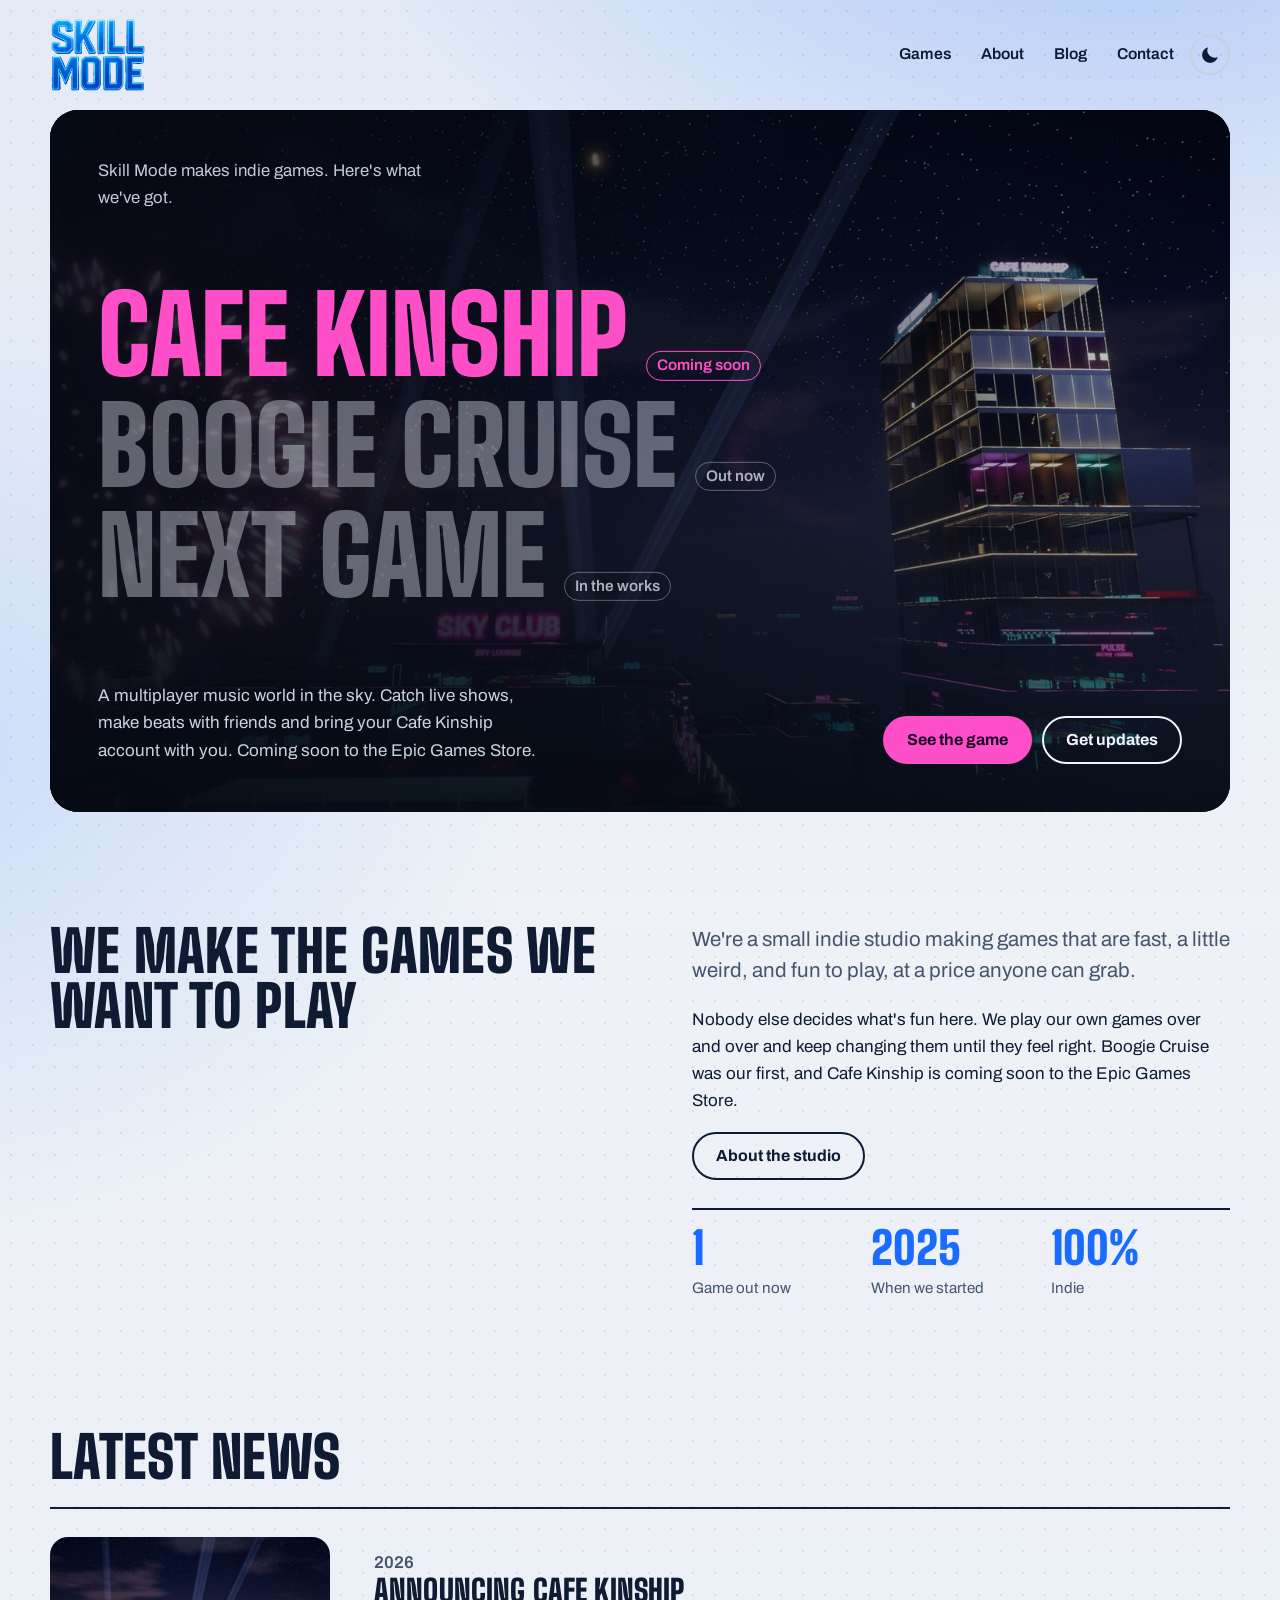
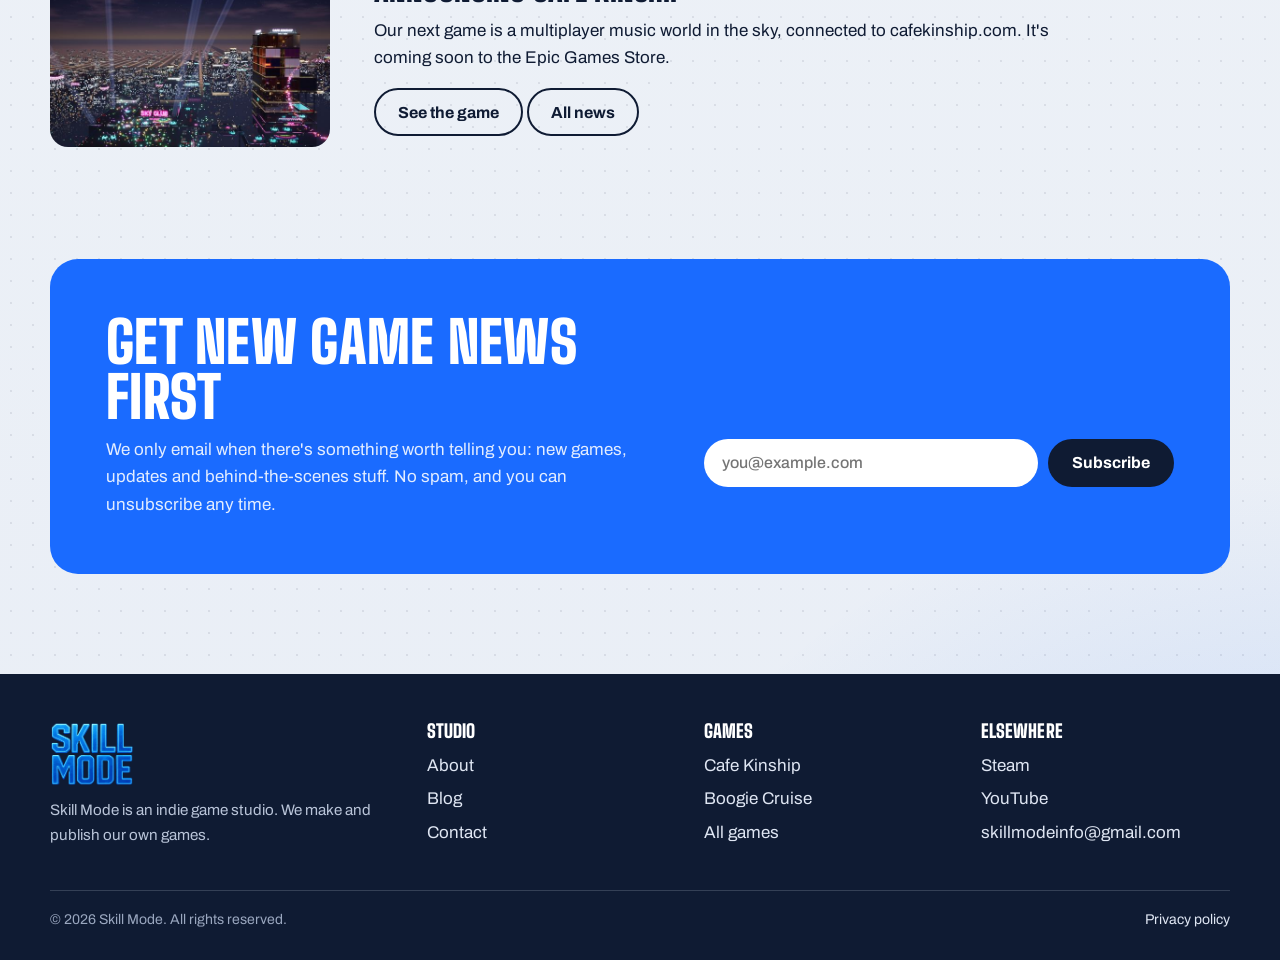
==== public/index.html @ 8436112d "skill-mode.com on Vercel The studio site moved off cPanel: the host's server-wide cPGuard captcha ke" ====
<!doctype html>
<html lang="en">
<head>
<meta charset="utf-8">
<meta name="viewport" content="width=device-width, initial-scale=1">
<title>Skill Mode | Independent Game Studio</title>
<meta name="description" content="Skill Mode is an independent game studio. We develop and publish our own games: Boogie Cruise, out now on Steam, and Cafe Kinship, coming soon to the Epic Games Store.">
<meta name="author" content="Skill Mode">
<meta name="theme-color" content="#1a6bff">
<meta name="color-scheme" content="light dark">
<meta name="darkreader-lock">
<script>try{var t=localStorage.getItem('sm-theme');if(t==='light'||t==='dark')document.documentElement.setAttribute('data-theme',t)}catch(e){}</script>
<link rel="canonical" href="https://skill-mode.com/">
<meta property="og:type" content="website">
<meta property="og:site_name" content="Skill Mode">
<meta property="og:title" content="Skill Mode | Independent Game Studio">
<meta property="og:description" content="Skill Mode is an independent game studio. We develop and publish our own games: Boogie Cruise, out now on Steam, and Cafe Kinship, coming soon to the Epic Games Store.">
<meta property="og:url" content="https://skill-mode.com/">
<meta property="og:image" content="https://skill-mode.com/images/web/boogie-bg.jpg">
<meta name="twitter:card" content="summary_large_image">
<link rel="icon" type="image/png" sizes="32x32" href="images/favicon/favicon-32x32.png">
<link rel="icon" type="image/png" sizes="16x16" href="images/favicon/favicon-16x16.png">
<link rel="apple-touch-icon" sizes="180x180" href="images/favicon/apple-icon-180x180.png">
<link rel="preconnect" href="https://fonts.googleapis.com">
<link rel="preconnect" href="https://fonts.gstatic.com" crossorigin>
<link rel="stylesheet" href="https://fonts.googleapis.com/css2?family=Archivo:wght@400;500;600;700&family=Big+Shoulders+Display:wght@700;900&display=swap">
<link rel="stylesheet" href="css/site.css?v=5">
</head>
<body>
<a class="skip" href="#main">Skip to content</a>
<header class="site-header">
  <div class="wrap">
    <a class="brand" href="index.html"><img src="images/web/skillmode-logo.png" width="96" height="74" alt="Skill Mode home"></a>
    <div class="header-tools">
      <button class="theme-toggle" type="button" aria-label="Switch to dark mode" title="Dark mode">
        <svg class="moon" viewBox="0 0 24 24" aria-hidden="true"><path fill="currentColor" d="M20.4 14.6A8.5 8.5 0 0 1 9.4 3.6a.6.6 0 0 0-.8-.7A9.6 9.6 0 1 0 21.1 15.4a.6.6 0 0 0-.7-.8z"/></svg>
        <svg class="sun" viewBox="0 0 24 24" aria-hidden="true"><g fill="none" stroke="currentColor" stroke-width="2" stroke-linecap="round"><circle cx="12" cy="12" r="4.2"/><path d="M12 2.5v2.2M12 19.3v2.2M2.5 12h2.2M19.3 12h2.2M5.3 5.3l1.6 1.6M17.1 17.1l1.6 1.6M5.3 18.7l1.6-1.6M17.1 6.9l1.6-1.6"/></g></svg>
      </button>
      <button class="nav-toggle" type="button" aria-expanded="false" aria-controls="site-nav">Menu</button>
    </div>
    <nav id="site-nav" class="nav" aria-label="Main">
      <a href="games.html">Games</a>
      <a href="about.html">About</a>
      <a href="blog.html">Blog</a>
      <a href="contact.html">Contact</a>
    </nav>
  </div>
</header>
<main id="main">
  <div class="wrap">
    <section class="select" aria-labelledby="select-title">
      <div class="select-art" aria-hidden="true">
        <img data-for="g-kinship" class="on" src="images/web/ck-hero.jpg" alt="" width="1600" height="900">
        <img data-for="g-boogie" src="images/web/boogie-bg.jpg" alt="" width="1600" height="860">
        <div class="blank" data-for="g-next"></div>
      </div>
      <div>
        <h1 id="select-title" class="sr-only">Skill Mode, an independent game studio</h1>
        <p class="select-intro">Skill Mode makes indie games. Here's what we've got.</p>
      </div>
      <ul class="select-list">
        <li class="select-item is-on" id="g-kinship" data-accent="#ff4fc8" data-accent-ink="#1a0526"
            data-blurb="A multiplayer music world in the sky. Catch live shows, make beats with friends and bring your Cafe Kinship account with you. Coming soon to the Epic Games Store."
            data-primary="cafe-kinship.html" data-primary-label="See the game"
            data-secondary="#signup" data-secondary-label="Get updates">
          <a href="cafe-kinship.html">Cafe Kinship <span class="tag">Coming soon</span></a>
        </li>
        <li class="select-item" id="g-boogie" data-accent="#2bf0a6" data-accent-ink="#06140f"
            data-blurb="A racing mystery with wild tracks, big boss fights and a nightclub to hang out in between races. No guns. Just grooves and gas."
            data-primary="https://store.steampowered.com/app/3709600" data-primary-label="Play on Steam" data-primary-ext="1"
            data-secondary="boogie-cruise.html" data-secondary-label="See the game">
          <a href="boogie-cruise.html">Boogie Cruise <span class="tag">Out now</span></a>
        </li>
        <li class="select-item" id="g-next" data-accent="#8fb8ff" data-accent-ink="#0a1020"
            data-blurb="We're working on another game too. Join the mailing list to hear about it first."
            data-primary="#signup" data-primary-label="Get updates"
            data-secondary="" data-secondary-label="">
          <a href="#signup">Next game <span class="tag">In the works</span></a>
        </li>
      </ul>
      <div class="select-foot">
        <p class="select-blurb" aria-live="polite">A multiplayer music world in the sky. Catch live shows, make beats with friends and bring your Cafe Kinship account with you. Coming soon to the Epic Games Store.</p>
        <div class="select-actions">
          <a class="btn btn-accent select-primary" href="cafe-kinship.html"><span>See the game</span><span class="ext" hidden><svg viewBox="0 0 24 24" fill="none" stroke="currentColor" stroke-width="2.4" stroke-linecap="round" stroke-linejoin="round" aria-hidden="true"><path d="M7 17 17 7M9 7h8v8"/></svg></span></a>
          <a class="btn btn-line select-secondary" href="#signup">Get updates</a>
        </div>
      </div>
    </section>
  </div>

  <section class="section" aria-labelledby="studio-title">
    <div class="wrap split">
      <h2 id="studio-title">We make the games we want to play</h2>
      <div>
        <p class="lede">We're a small indie studio making games that are fast, a little weird, and fun to play, at a price anyone can grab.</p>
        <p>Nobody else decides what's fun here. We play our own games over and over and keep changing them until they feel right. Boogie Cruise was our first, and Cafe Kinship is coming soon to the Epic Games Store.</p>
        <a class="btn btn-line" href="about.html">About the studio</a>
        <dl class="facts">
          <div><dt>1</dt><dd>Game out now</dd></div>
          <div><dt>2025</dt><dd>When we started</dd></div>
          <div><dt>100%</dt><dd>Indie</dd></div>
        </dl>
      </div>
    </div>
  </section>

  <section aria-labelledby="news-title">
    <div class="wrap">
      <h2 id="news-title">Latest news</h2>
      <article class="news">
        <img src="images/web/ck-skyline-small.jpg" alt="The Cafe Kinship tower above a city at night, with searchlights" width="800" height="450" loading="lazy">
        <div>
          <time datetime="2026">2026</time>
          <h3>Announcing Cafe Kinship</h3>
          <p>Our next game is a multiplayer music world in the sky, connected to cafekinship.com. It's coming soon to the Epic Games Store.</p>
          <a class="btn btn-line" href="cafe-kinship.html">See the game</a>
          <a class="btn btn-line" href="blog.html">All news</a>
        </div>
      </article>
    </div>
  </section>

<section class="section" id="signup" aria-labelledby="signup-title">
  <div class="wrap">
    <div class="signup">
      <div>
        <h2 id="signup-title">Get new game news first</h2>
        <p>We only email when there's something worth telling you: new games, updates and behind-the-scenes stuff. No spam, and you can unsubscribe any time.</p>
      </div>
      <form action="https://formspree.io/f/xzzrkepg" method="POST" data-ajax data-done="You're on the list. Thanks for signing up!">
        <label class="sr-only" for="signup-email">Email address</label>
        <input id="signup-email" type="email" name="email" required placeholder="you@example.com" autocomplete="email">
        <button class="btn" type="submit">Subscribe</button>
        <p class="form-note" aria-live="polite"></p>
      </form>
    </div>
  </div>
</section>
</main>
<footer class="site-footer">
  <div class="wrap">
    <div>
      <img class="logo-foot" src="images/web/skillmode-logo.png" width="84" height="65" alt="Skill Mode">
      <p class="about-line">Skill Mode is an indie game studio. We make and publish our own games.</p>
    </div>
    <div>
      <h2 class="foot-h">Studio</h2>
      <ul><li><a href="about.html">About</a></li><li><a href="blog.html">Blog</a></li><li><a href="contact.html">Contact</a></li></ul>
    </div>
    <div>
      <h2 class="foot-h">Games</h2>
      <ul><li><a href="cafe-kinship.html">Cafe Kinship</a></li><li><a href="boogie-cruise.html">Boogie Cruise</a></li><li><a href="games.html">All games</a></li></ul>
    </div>
    <div>
      <h2 class="foot-h">Elsewhere</h2>
      <ul><li><a href="https://store.steampowered.com/app/3709600" rel="noopener">Steam</a></li><li><a href="https://www.youtube.com/@SkillMode-r9s" rel="noopener">YouTube</a></li><li><a href="mailto:skillmodeinfo@gmail.com">skillmodeinfo@gmail.com</a></li></ul>
    </div>
    <div class="legal-line">
      <span>&copy; 2026 Skill Mode. All rights reserved.</span>
      <a href="privacy_policy.html">Privacy policy</a>
    </div>
  </div>
</footer>
<script src="js/site.js?v=5"></script>
</body>
</html>
---- public/css/site.css ----
/* Skill Mode — studio site.
   Studio pages are light ("daylight"); each game page switches to its own
   world with a body class (theme-boogie, and later theme-finis …). */

:root {
  /* Light and dark are both designed. Dark follows the device setting unless
     the visitor picks one with the header toggle (stored as data-theme).
     Declaring both stops browsers forcing their own dark mode on the page,
     which inverts the text and leaves it unreadable. */
  color-scheme: light dark;
  --paper: #eef2f7;
  --paper-2: #e2e8f1;
  --ink: #0f1b33;
  --ink-soft: #46546e;
  --line: #c6d0df;
  --rule: #0f1b33;
  --blue: #1a6bff;
  --blue-deep: #0b43c4;
  --blue-text: #1a6bff;
  --card: #ffffff;
  --field: #eef2f7;
  --footer: #0f1b33;
  --bg-top: #e3eaf6;
  --bg-bottom: #e9eef6;
  --dots: rgba(15, 27, 51, 0.085);
  --glow: rgba(26, 107, 255, 0.26);
  --glow-2: rgba(26, 107, 255, 0.16);
  --screen: #0a1020;
  --on-screen: #eef3ff;

  --display: 'Big Shoulders Display', 'Arial Narrow', sans-serif;
  --body: 'Archivo', system-ui, sans-serif;

  --wrap: 1180px;
  --gutter: clamp(16px, 4vw, 40px);
  --radius-screen: 28px;
}
:root[data-theme='light'] { color-scheme: only light; }

/* Dark: deep navy night, same blue glow, dots turned to faint light. */
@media (prefers-color-scheme: dark) {
  :root:not([data-theme='light']) {
    color-scheme: dark;
    --paper: #0b1326; --paper-2: #131f3a; --ink: #e9eefa; --ink-soft: #a7b4cf; --line: #2a3a5c; --rule: #43557c;
    --blue-text: #7aa8ff; --card: #111c35; --field: #0b1428; --field-edge: #24345a; --footer: #050a16;
    --bg-top: #0f1d3d; --bg-bottom: #0a1122; --dots: rgba(200, 215, 255, 0.07); --glow: rgba(26, 107, 255, 0.32); --glow-2: rgba(26, 107, 255, 0.18);
  }
}
:root[data-theme='dark'] {
  color-scheme: dark;
  --paper: #0b1326; --paper-2: #131f3a; --ink: #e9eefa; --ink-soft: #a7b4cf; --line: #2a3a5c; --rule: #43557c;
  --blue-text: #7aa8ff; --card: #111c35; --field: #0b1428; --field-edge: #24345a; --footer: #050a16;
  --bg-top: #0f1d3d; --bg-bottom: #0a1122; --dots: rgba(200, 215, 255, 0.07); --glow: rgba(26, 107, 255, 0.32); --glow-2: rgba(26, 107, 255, 0.18);
}

*,
*::before,
*::after { box-sizing: border-box; }

html { -webkit-text-size-adjust: 100%; }
body {
  margin: 0;
  background-color: var(--paper);
  /* Not one flat colour: a soft blue glow from the top, the tone shifting
     gently down the page, and a faint dot grid like a game menu screen. */
  background-image:
    radial-gradient(1100px 620px at 88% -120px, var(--glow), transparent 70%),
    radial-gradient(900px 700px at -8% 760px, var(--glow-2), transparent 70%),
    radial-gradient(1000px 700px at 104% 100%, var(--glow-2), transparent 70%),
    radial-gradient(var(--dots) 1px, transparent 1.3px),
    linear-gradient(180deg, var(--bg-top) 0%, var(--paper) 900px, var(--bg-bottom) 100%);
  background-size: auto, auto, auto, 22px 22px, auto;
  background-repeat: no-repeat, no-repeat, no-repeat, repeat, no-repeat;
  color: var(--ink);
  font: 400 17px/1.6 var(--body);
  overflow-x: hidden;
}
img, video, iframe { display: block; max-width: 100%; }
img { height: auto; }
main { padding-bottom: clamp(48px, 8vw, 100px); }
main > .section:last-child { padding-bottom: 0; }
a { color: inherit; }
p { margin: 0 0 1em; max-width: 68ch; }

:focus-visible { outline: 3px solid var(--blue-text); outline-offset: 3px; border-radius: 4px; }

.skip { position: absolute; left: -9999px; top: 8px; z-index: 50; background: var(--footer); color: #fff; padding: 10px 14px; border-radius: 8px; }
.skip:focus { left: 8px; }

.wrap { width: min(100% - 2 * var(--gutter), var(--wrap)); margin-inline: auto; }

/* ---------- type ---------- */
h1, h2, h3 { font-family: var(--display); font-weight: 900; line-height: 0.95; letter-spacing: 0.005em; margin: 0 0 0.4em; text-transform: uppercase; }
h1 { font-size: clamp(3.2rem, 8vw, 6.6rem); }
h2 { font-size: clamp(2.2rem, 4.6vw, 3.6rem); }
h3 { font-size: clamp(1.5rem, 2.4vw, 1.9rem); }
.lede { font-size: clamp(1.1rem, 1.6vw, 1.3rem); line-height: 1.5; color: var(--ink-soft); }

/* ---------- header ---------- */
.site-header { position: relative; z-index: 20; }
.site-header .wrap { display: flex; align-items: center; justify-content: space-between; gap: 16px; padding-block: 18px; }
.brand img { width: 96px; height: auto; }
.nav { display: flex; gap: clamp(14px, 2.4vw, 30px); align-items: center; }
.nav a { text-decoration: none; font-weight: 600; font-size: 0.98rem; padding: 6px 0; border-bottom: 2px solid transparent; }
.nav a:hover { border-color: currentColor; }
.nav a[aria-current='page'] { border-color: var(--blue); }
.nav-toggle { display: none; background: none; border: 2px solid currentColor; color: inherit; border-radius: 10px; font: 600 0.95rem var(--body); padding: 8px 12px; cursor: pointer; }

@media (max-width: 720px) {
  .nav-toggle { display: inline-block; }
  .nav { display: none; position: absolute; top: 100%; right: var(--gutter); left: var(--gutter); flex-direction: column; align-items: stretch; gap: 0; background: var(--paper); color: var(--ink); border: 1px solid var(--line); border-radius: 16px; padding: 8px; box-shadow: 0 18px 40px -20px rgba(15, 27, 51, 0.45); }
  .nav.open { display: flex; }
  .nav a { padding: 12px 14px; border: 0; border-radius: 10px; }
  .nav a[aria-current='page'] { background: var(--paper-2); }
}

/* ---------- buttons ---------- */
.btn { display: inline-flex; align-items: center; gap: 10px; min-height: 48px; padding: 0 22px; border-radius: 999px; font: 700 1rem var(--body); text-decoration: none; border: 2px solid transparent; cursor: pointer; }
.btn-blue { background: var(--blue); color: #fff; }
.btn-blue:hover { background: var(--blue-deep); }
.btn-line { border-color: currentColor; background: transparent; }
.btn-line:hover { background: rgba(127, 140, 170, 0.14); }
.btn svg { width: 18px; height: 18px; }
.btn .ext { display: inline-flex; }
.btn .ext[hidden] { display: none; }

/* ---------- the game-select screen (home) ---------- */
.select {
  position: relative;
  overflow: hidden;
  border-radius: var(--radius-screen);
  background: var(--screen);
  color: var(--on-screen);
  min-height: min(78vh, 720px);
  display: grid;
  grid-template-rows: auto 1fr auto;
  padding: clamp(22px, 4vw, 48px);
  isolation: isolate;
}
.select-art { position: absolute; inset: 0; z-index: -2; }
.select-art img { position: absolute; inset: 0; width: 100%; height: 100%; object-fit: cover; opacity: 0; transform: scale(1.04); transition: opacity 0.6s ease, transform 1.2s ease; }
.select-art img.on { opacity: 1; transform: scale(1); }
.select-art .blank { position: absolute; inset: 0; opacity: 0; transition: opacity 0.6s ease; background: radial-gradient(70% 90% at 80% 20%, rgba(26, 107, 255, 0.35), transparent 70%), var(--screen); }
.select-art .blank.on { opacity: 1; }
.select::after { content: ''; position: absolute; inset: 0; z-index: -1; background: linear-gradient(90deg, rgba(6, 10, 20, 0.92) 0%, rgba(6, 10, 20, 0.72) 42%, rgba(6, 10, 20, 0.15) 100%), linear-gradient(0deg, rgba(6, 10, 20, 0.85), transparent 45%); }

.select-intro { max-width: 34ch; font-size: 1.05rem; color: rgba(238, 243, 255, 0.82); margin: 0; }
.select-list { list-style: none; margin: 0; padding: 0; align-self: center; display: grid; gap: clamp(4px, 1vw, 10px); }
.select-item a {
  display: inline-flex; align-items: baseline; gap: 18px; text-decoration: none;
  font-family: var(--display); font-weight: 900; text-transform: uppercase; line-height: 0.92;
  font-size: clamp(2.6rem, 8.4vw, 6.8rem); color: rgba(238, 243, 255, 0.38);
  transition: color 0.25s ease;
}
.select-item a .tag { font: 600 clamp(0.8rem, 1.2vw, 1rem)/1 var(--body); text-transform: none; letter-spacing: 0; padding: 6px 10px; border-radius: 999px; border: 1px solid rgba(238, 243, 255, 0.35); color: rgba(238, 243, 255, 0.7); transform: translateY(-0.4em); white-space: nowrap; }
.select-item.is-on a { color: var(--accent, #fff); }
.select-item.is-on a .tag { border-color: var(--accent, #fff); color: var(--accent, #fff); }
.select-item a:focus-visible { outline-color: var(--accent, #fff); outline-offset: 6px; }
.select-foot { display: flex; flex-wrap: wrap; align-items: flex-end; justify-content: space-between; gap: 18px; }
.select-blurb { max-width: 46ch; margin: 0; color: rgba(238, 243, 255, 0.86); min-height: 3.2em; }
.select-actions { display: flex; flex-wrap: wrap; gap: 10px; }
.select .btn-line { color: var(--on-screen); }
.select .btn-accent { background: var(--accent, var(--blue)); color: var(--accent-ink, #06140f); }

@media (max-width: 720px) {
  .select { min-height: 560px; gap: 26px; }
  .select-item a { gap: 10px; flex-wrap: wrap; }
  .select-item a .tag { transform: none; }
  .select::after { background: linear-gradient(0deg, rgba(6, 10, 20, 0.94) 10%, rgba(6, 10, 20, 0.6) 70%, rgba(6, 10, 20, 0.35)); }
}

/* ---------- studio sections ---------- */
.section { padding-block: clamp(56px, 9vw, 112px); }
.split { display: grid; grid-template-columns: 1.05fr 1fr; gap: clamp(28px, 6vw, 88px); align-items: start; }
@media (max-width: 860px) { .split { grid-template-columns: 1fr; } }
.facts { display: grid; grid-template-columns: repeat(3, 1fr); border-top: 2px solid var(--rule); margin-top: 28px; }
.facts div { padding: 16px 14px 0 0; }
.facts dt { font: 900 clamp(2rem, 4vw, 2.8rem)/1 var(--display); color: var(--blue-text); }
.facts dd { margin: 6px 0 0; color: var(--ink-soft); font-size: 0.95rem; }

.news { display: grid; grid-template-columns: 280px 1fr; gap: clamp(20px, 4vw, 44px); align-items: center; padding-top: 28px; border-top: 2px solid var(--rule); }
.news img { width: 100%; aspect-ratio: 4 / 3; object-fit: cover; border-radius: 18px; }
.news time { color: var(--ink-soft); font-weight: 600; }
@media (max-width: 720px) { .news { grid-template-columns: 1fr; } }

.signup { background: var(--blue); color: #fff; border-radius: var(--radius-screen); padding: clamp(28px, 5vw, 56px); display: grid; grid-template-columns: 1fr minmax(0, 470px); gap: 24px 40px; align-items: end; }
.signup h2 { margin-bottom: 0.2em; }
.signup p { margin: 0; color: rgba(255, 255, 255, 0.88); }
.signup form { display: flex; gap: 10px; flex-wrap: wrap; }
.signup input { flex: 1 1 220px; min-height: 48px; min-width: 0; padding: 0 18px; border-radius: 999px; border: 0; font: 500 1rem var(--body); color: #0f1b33; background: #fff; }
.signup .btn { background: #0f1b33; color: #fff; }
.signup .btn:hover { background: #000; }
.form-note { flex-basis: 100%; min-height: 1.4em; font-size: 0.95rem; margin: 2px 0 0 4px; }
@media (max-width: 860px) { .signup { grid-template-columns: 1fr; } .signup form { flex-direction: column; } .signup input { flex-basis: auto; width: 100%; } }

/* ---------- page heads (studio pages) ---------- */
.page-head { padding-block: clamp(36px, 7vw, 80px) clamp(20px, 3vw, 32px); border-bottom: 2px solid var(--rule); }
.page-head p { margin: 0; }

/* ---------- games list ---------- */
.game-band { position: relative; overflow: hidden; border-radius: var(--radius-screen); display: grid; grid-template-columns: 1.3fr 1fr; min-height: 420px; margin-top: 28px; isolation: isolate; }
.game-band .art { position: relative; min-height: 260px; }
.game-band .art img { position: absolute; inset: 0; width: 100%; height: 100%; object-fit: cover; }
.game-band .info { padding: clamp(24px, 4vw, 44px); display: flex; flex-direction: column; justify-content: center; }
.game-band .info p { margin-bottom: 1.2em; }
.game-band .actions { display: flex; flex-wrap: wrap; gap: 10px; }
.game-band.boogie { background: #06140f; color: #e7fff5; }
.game-band.boogie h2 { font-family: 'Bungee', var(--display); font-weight: 400; color: #2bf0a6; font-size: clamp(2rem, 4vw, 3rem); line-height: 1; }
.game-band.boogie .btn-accent { background: #2bf0a6; color: #06140f; }
.game-band.boogie .btn-line { color: #e7fff5; }
.game-band.soon { background: var(--paper-2); border: 2px dashed var(--line); grid-template-columns: 1fr; min-height: 0; }
.game-band.soon .info { padding-block: clamp(28px, 5vw, 56px); }
.game-band.soon h2 { color: var(--ink-soft); }
.chips { display: flex; flex-wrap: wrap; gap: 8px; margin-bottom: 14px; }
.chips span { font-size: 0.85rem; font-weight: 600; padding: 4px 10px; border-radius: 999px; border: 1px solid currentColor; opacity: 0.85; }
@media (max-width: 860px) { .game-band { grid-template-columns: 1fr; } }

/* ---------- about ---------- */
.values { display: grid; grid-template-columns: repeat(2, 1fr); gap: 0 clamp(28px, 5vw, 64px); margin-top: 12px; }
.values div { padding: 22px 0; border-top: 2px solid var(--rule); }
.values h3 { color: var(--blue-text); }
.values p { margin: 0; color: var(--ink-soft); }
@media (max-width: 720px) { .values { grid-template-columns: 1fr; } }
.quote { font: 900 clamp(1.8rem, 3.6vw, 2.8rem)/1.05 var(--display); text-transform: uppercase; margin: 0; max-width: 22ch; }
.quote + p { margin-top: 12px; color: var(--ink-soft); }

/* ---------- blog ---------- */
.post { display: grid; grid-template-columns: 1fr 1.4fr; gap: clamp(20px, 4vw, 48px); padding-block: 36px; border-top: 2px solid var(--rule); }
.post:first-of-type { border-top: 0; }
.post img { width: 100%; aspect-ratio: 16 / 10; object-fit: cover; border-radius: 18px; }
.post time { color: var(--ink-soft); font-weight: 600; display: block; margin-bottom: 8px; }
@media (max-width: 720px) { .post { grid-template-columns: 1fr; } }

/* ---------- contact ---------- */
.contact-grid { display: grid; grid-template-columns: 1fr 1.25fr; gap: clamp(28px, 6vw, 80px); }
.contact-ways { display: grid; gap: 22px; align-content: start; }
.contact-ways div { border-top: 2px solid var(--rule); padding-top: 14px; }
.contact-ways h3 { font-size: 1.4rem; margin-bottom: 6px; }
.contact-ways p { margin: 0; }
.big-email { font: 900 clamp(1.4rem, 3vw, 2rem)/1.1 var(--display); color: var(--blue-text); text-decoration: none; word-break: break-all; }
.big-email:hover { text-decoration: underline; }
.form { display: grid; gap: 16px; background: var(--card); border-radius: var(--radius-screen); padding: clamp(22px, 4vw, 40px); border: 1px solid var(--line); }
.form label { display: grid; gap: 6px; font-weight: 600; font-size: 0.95rem; }
.form input, .form textarea { font: 400 1rem var(--body); color: var(--ink); background: var(--field); border: 2px solid var(--field-edge, transparent); border-radius: 14px; padding: 12px 14px; }
.form input:focus, .form textarea:focus { outline: none; border-color: var(--blue); }
.form textarea { min-height: 160px; resize: vertical; }
.form .btn { justify-self: start; }
@media (max-width: 860px) { .contact-grid { grid-template-columns: 1fr; } }

/* ---------- legal ---------- */
.legal { display: grid; grid-template-columns: 220px 1fr; gap: clamp(24px, 5vw, 64px); }
.legal nav { position: sticky; top: 20px; align-self: start; display: grid; gap: 4px; font-size: 0.95rem; }
.legal nav a { text-decoration: none; color: var(--ink-soft); padding: 4px 0; }
.legal nav a:hover { color: var(--ink); text-decoration: underline; }
.legal section { padding-block: 22px; border-top: 1px solid var(--line); scroll-margin-top: 16px; }
.legal section:first-child { border-top: 0; padding-top: 0; }
.legal h2 { font-size: clamp(1.8rem, 3vw, 2.3rem); }
.legal h3 { font-size: 1.35rem; margin-top: 1em; }
.legal ul { padding-left: 1.2em; margin: 0 0 1em; max-width: 68ch; }
.legal li { margin-bottom: 0.5em; }
.legal table { border-collapse: collapse; width: 100%; max-width: 760px; font-size: 0.95rem; margin-bottom: 1em; }
.legal th, .legal td { text-align: left; vertical-align: top; padding: 10px 12px 10px 0; border-bottom: 1px solid var(--line); }
.legal th { font-weight: 700; }
.updated { color: var(--ink-soft); font-weight: 600; }
@media (max-width: 860px) { .legal { grid-template-columns: 1fr; } .legal nav { position: static; grid-template-columns: repeat(2, 1fr); } }

/* ---------- footer ---------- */
.site-footer { background: var(--footer); color: #dfe6f3; }
.site-footer .wrap { display: grid; grid-template-columns: 1.4fr repeat(3, 1fr); gap: 28px; padding-block: 48px 28px; }
.site-footer .foot-h { font: 900 1.15rem/1 var(--display); text-transform: uppercase; color: #fff; margin: 0 0 12px; }
.site-footer ul { list-style: none; padding: 0; margin: 0; display: grid; gap: 6px; }
.site-footer a { text-decoration: none; color: #dfe6f3; }
.site-footer a:hover { color: #fff; text-decoration: underline; }
.site-footer .about-line { color: #b9c4d8; max-width: 38ch; font-size: 0.95rem; }
.site-footer .legal-line { grid-column: 1 / -1; border-top: 1px solid rgba(223, 230, 243, 0.18); padding-top: 18px; font-size: 0.88rem; color: #9aa7bf; display: flex; flex-wrap: wrap; justify-content: space-between; gap: 10px; }
.site-footer .logo-foot { width: 84px; margin-bottom: 12px; }
@media (max-width: 860px) { .site-footer .wrap { grid-template-columns: 1fr 1fr; } .site-footer .wrap > div:first-child { grid-column: 1 / -1; } }

/* =========================================================
   GAME WORLD: Boogie Cruise  (body.theme-boogie)
   ========================================================= */
.theme-boogie { --g-bg: #06140f; --g-bg-2: #0b2119; --g-text: #e7fff5; --g-soft: #a8d8c4; --g-glow: #2bf0a6; --g-torch: #ff8a3d; background: var(--g-bg); color: var(--g-text); }
.theme-boogie .site-header { color: var(--g-text); }
.theme-boogie .nav a[aria-current='page'] { border-color: var(--g-glow); }
.theme-boogie :focus-visible { outline-color: var(--g-glow); }
.theme-boogie .site-footer { background: #030b08; }
.theme-boogie h2 { font-family: 'Bungee', var(--display); font-weight: 400; text-transform: none; line-height: 1.05; font-size: clamp(1.8rem, 3.6vw, 2.6rem); color: var(--g-glow); }
.theme-boogie h3 { font-family: var(--body); font-weight: 700; text-transform: none; font-size: 1.25rem; line-height: 1.25; color: var(--g-torch); letter-spacing: 0; }
.theme-boogie p { color: var(--g-soft); }

.bc-hero { position: relative; min-height: min(86vh, 760px); display: grid; align-items: end; isolation: isolate; overflow: hidden; margin-top: -84px; padding-top: 84px; }
.bc-hero > img { position: absolute; inset: 0; width: 100%; height: 100%; object-fit: cover; z-index: -2; }
.bc-hero::after { content: ''; position: absolute; inset: 0; z-index: -1; background: linear-gradient(0deg, var(--g-bg) 4%, rgba(6, 20, 15, 0.55) 45%, rgba(6, 20, 15, 0.25) 100%); }
.bc-hero .wrap { padding-bottom: clamp(32px, 6vw, 72px); }
.bc-title { font-family: 'Bungee', var(--display); font-weight: 400; text-transform: none; font-size: clamp(3rem, 10vw, 7.4rem); line-height: 0.92; margin: 0 0 18px; color: var(--g-text); text-shadow: 0 0 28px rgba(43, 240, 166, 0.55), 0 0 2px rgba(43, 240, 166, 0.9); }
.bc-title span { display: block; color: var(--g-glow); }
.bc-hero p { font-size: clamp(1.05rem, 1.6vw, 1.25rem); color: var(--g-text); max-width: 46ch; }
.bc-hero .chips { color: var(--g-glow); }
.bc-actions { display: flex; flex-wrap: wrap; gap: 10px; margin-top: 10px; }
.theme-boogie .btn-accent { background: var(--g-glow); color: var(--g-bg); }
.theme-boogie .btn-accent:hover { background: #7affcf; }
.theme-boogie .btn-line { color: var(--g-text); }

.bc-buy { display: grid; grid-template-columns: 1fr minmax(0, 646px); gap: clamp(20px, 4vw, 48px); align-items: center; }
.bc-buy iframe { width: 100%; height: 190px; border: 0; border-radius: 6px; background: #1b2838; }
@media (max-width: 860px) { .bc-buy { grid-template-columns: 1fr; } }

.bc-features { display: grid; grid-template-columns: repeat(3, 1fr); gap: clamp(20px, 3vw, 36px); }
.bc-features div { border-top: 3px solid var(--g-torch); padding-top: 16px; }
.bc-features p { margin: 0; }
@media (max-width: 860px) { .bc-features { grid-template-columns: 1fr; } }

.bc-video { border-radius: 22px; overflow: hidden; background: #000; box-shadow: 0 0 0 1px rgba(43, 240, 166, 0.25), 0 30px 80px -30px rgba(43, 240, 166, 0.35); }
.bc-video video { width: 100%; aspect-ratio: 16 / 9; background: #000; }

.shots { display: grid; grid-template-columns: repeat(2, 1fr); gap: clamp(10px, 1.6vw, 18px); }
.shots button { padding: 0; border: 0; background: none; border-radius: 16px; overflow: hidden; cursor: zoom-in; }
.shots img { width: 100%; aspect-ratio: 16 / 9; object-fit: cover; transition: transform 0.4s ease; }
.shots button:hover img { transform: scale(1.03); }
@media (max-width: 560px) { .shots { grid-template-columns: 1fr; } }

.lightbox { position: fixed; inset: 0; z-index: 60; background: rgba(2, 8, 6, 0.94); display: none; place-items: center; padding: 20px; }
.lightbox.open { display: grid; }
.lightbox img { max-height: 86vh; width: auto; max-width: 100%; border-radius: 10px; }
.lightbox button { position: absolute; background: rgba(231, 255, 245, 0.12); color: #e7fff5; border: 0; border-radius: 999px; min-width: 48px; height: 48px; font: 700 1.1rem var(--body); cursor: pointer; }
.lightbox .close { top: 16px; right: 16px; padding: 0 16px; }
.lightbox .prev { left: 16px; top: 50%; }
.lightbox .next { right: 16px; top: 50%; }
.lightbox button:hover { background: rgba(231, 255, 245, 0.24); }

.bc-cta { text-align: center; padding-block: clamp(56px, 9vw, 110px); }
.bc-cta p { margin-inline: auto; }

@media (prefers-reduced-motion: reduce) {
  *, *::before, *::after { transition: none !important; animation: none !important; }
}

.sr-only { position: absolute; width: 1px; height: 1px; padding: 0; margin: -1px; overflow: hidden; clip: rect(0 0 0 0); white-space: nowrap; border: 0; }
.contact-ways div:first-child { border-top: 0; padding-top: 0; }

/* "Next game" teaser: an empty game slot waiting to be filled, the same
   idea as the Next game line on the home screen. */
.teaser {
  position: relative; overflow: hidden; border-radius: 18px; aspect-ratio: 4 / 3;
  display: grid; place-content: center; justify-items: center; gap: 12px; padding: 24px;
  background: radial-gradient(90% 80% at 85% 10%, rgba(26, 107, 255, 0.45), transparent 65%), radial-gradient(60% 60% at 10% 100%, rgba(26, 107, 255, 0.18), transparent 70%), var(--screen);
}
.teaser::before { content: ''; position: absolute; inset: 14px; border: 2px dashed rgba(143, 184, 255, 0.45); border-radius: 12px; }
.teaser-title { position: relative; font: 900 clamp(2.4rem, 5vw, 3.6rem)/0.9 var(--display); text-transform: uppercase; color: #eef3ff; text-align: center; }
.teaser-tag { position: relative; font: 600 0.9rem/1 var(--body); color: #8fb8ff; border: 1px solid rgba(143, 184, 255, 0.6); border-radius: 999px; padding: 7px 12px; }
.post .teaser { aspect-ratio: 16 / 10; }

/* =========================================================
   GAME WORLD: Cafe Kinship  (body.theme-kinship)
   Purple night sky, the commercial's pink and gold.
   ========================================================= */
.theme-kinship { --k-bg: #0d0822; --k-bg-2: #170e36; --k-text: #f7f0ff; --k-soft: #cbbde9; --k-pink: #ff4fc8; --k-gold: #ffb84a; --k-cyan: #5fe3ff;
  background: radial-gradient(1200px 700px at 80% 900px, rgba(255, 79, 200, 0.10), transparent 70%), var(--k-bg); color: var(--k-text); }
.theme-kinship .site-header { color: var(--k-text); }
.theme-kinship .nav a[aria-current='page'] { border-color: var(--k-pink); }
.theme-kinship :focus-visible { outline-color: var(--k-pink); }
.theme-kinship .site-footer { background: #07041a; }
.theme-kinship h2 { font-family: 'Unbounded', var(--display); font-weight: 800; text-transform: none; letter-spacing: -0.01em; line-height: 1.05; font-size: clamp(1.8rem, 3.8vw, 2.8rem); color: var(--k-text); }
.theme-kinship h3 { font-family: var(--body); font-weight: 700; text-transform: none; font-size: 1.25rem; line-height: 1.25; letter-spacing: 0; color: var(--k-gold); }
.theme-kinship p { color: var(--k-soft); }
.theme-kinship .btn-accent { background: var(--k-pink); color: #1a0526; }
.theme-kinship .btn-accent:hover { background: #ff86da; }
.theme-kinship .btn-line { color: var(--k-text); }
.theme-kinship .chips { color: var(--k-gold); }

.ck-hero { position: relative; min-height: min(90vh, 820px); display: grid; align-items: end; isolation: isolate; overflow: hidden; margin-top: -84px; padding-top: 84px; }
.ck-hero > img { position: absolute; inset: 0; width: 100%; height: 100%; object-fit: cover; z-index: -2; }
.ck-hero::after { content: ''; position: absolute; inset: 0; z-index: -1; background: linear-gradient(0deg, var(--k-bg) 3%, rgba(13, 8, 34, 0.55) 40%, rgba(13, 8, 34, 0.1) 75%, rgba(13, 8, 34, 0.45) 100%); }
.ck-hero .wrap { padding-bottom: clamp(32px, 6vw, 72px); }
.ck-title { font-family: 'Unbounded', var(--display); font-weight: 800; text-transform: none; letter-spacing: -0.02em; line-height: 0.95; font-size: clamp(3rem, 9.5vw, 7.2rem); margin: 0 0 14px;
  background: linear-gradient(180deg, #ffd27a 0%, #ff8fd8 55%, #ff4fc8 100%); -webkit-background-clip: text; background-clip: text; color: transparent; filter: drop-shadow(0 0 24px rgba(255, 79, 200, 0.45)); }
.ck-tagline { font: 600 clamp(1.15rem, 2vw, 1.5rem)/1.3 var(--body); color: var(--k-text) !important; margin-bottom: 10px; }
.ck-hero p.ck-intro { font-size: clamp(1.02rem, 1.5vw, 1.18rem); color: var(--k-text); max-width: 52ch; }
.ck-actions { display: flex; flex-wrap: wrap; gap: 10px; margin-top: 12px; align-items: center; }
.ck-soon { display: inline-flex; align-items: center; min-height: 48px; padding: 0 20px; border-radius: 999px; border: 2px dashed rgba(255, 184, 74, 0.7); color: var(--k-gold); font-weight: 700; }

/* the three stages, laid out like a festival lineup poster */
.lineup { display: grid; grid-template-columns: repeat(3, 1fr); gap: clamp(12px, 2vw, 22px); }
.poster { position: relative; overflow: hidden; border-radius: 22px; aspect-ratio: 3 / 4; display: flex; flex-direction: column; justify-content: flex-end; padding: 22px; isolation: isolate; }
.poster img { position: absolute; inset: 0; width: 100%; height: 100%; object-fit: cover; z-index: -2; }
.poster::after { content: ''; position: absolute; inset: 0; z-index: -1; background: linear-gradient(0deg, rgba(13, 8, 34, 0.95) 8%, rgba(13, 8, 34, 0.2) 60%, transparent); }
.poster .genre { font: 800 clamp(1.4rem, 2.6vw, 2rem)/1 'Unbounded', var(--display); color: #fff; margin: 0 0 6px; }
.poster .stage { margin: 0; font-weight: 600; }
.poster.lava .stage { color: #ffb84a; }
.poster.crystal .stage { color: #ff8fd8; }
.poster.aurora .stage { color: #5fe3ff; }
@media (max-width: 860px) { .lineup { grid-template-columns: 1fr; } .poster { aspect-ratio: 16 / 10; } }

.ck-split { display: grid; grid-template-columns: 1.2fr 1fr; gap: clamp(24px, 5vw, 64px); align-items: center; }
.ck-split img { width: 100%; border-radius: 22px; aspect-ratio: 16 / 9; object-fit: cover; }
.ck-split ul { list-style: none; padding: 0; margin: 0 0 1em; display: grid; gap: 10px; }
.ck-split li { padding-left: 18px; position: relative; color: var(--k-soft); }
.ck-split li::before { content: ''; position: absolute; left: 0; top: 0.6em; width: 8px; height: 8px; border-radius: 2px; background: var(--k-pink); }
@media (max-width: 860px) { .ck-split { grid-template-columns: 1fr; } }

.ck-account { display: grid; grid-template-columns: repeat(3, 1fr); gap: clamp(16px, 3vw, 32px); }
.ck-account div { border-top: 3px solid var(--k-pink); padding-top: 16px; }
.ck-account p { margin: 0; }
@media (max-width: 860px) { .ck-account { grid-template-columns: 1fr; } }

.ck-dlc { border-radius: 28px; overflow: hidden; background: #0a0f24; box-shadow: 0 0 0 1px rgba(95, 227, 255, 0.25), 0 40px 90px -40px rgba(95, 227, 255, 0.45); }
.ck-dlc > img { width: 100%; aspect-ratio: 21 / 9; object-fit: cover; }
.ck-dlc .inner { padding: clamp(22px, 4vw, 44px); }
.ck-dlc h2 { color: #5fe3ff; }
.ck-modes { display: grid; grid-template-columns: repeat(3, 1fr); gap: clamp(14px, 2.4vw, 28px); margin: 22px 0; }
.ck-modes img { width: 100%; aspect-ratio: 16 / 9; object-fit: cover; border-radius: 14px; margin-bottom: 12px; }
.ck-modes h3 { color: #5fe3ff; }
.ck-modes p { margin: 0; }
@media (max-width: 860px) { .ck-modes { grid-template-columns: 1fr; } }
.theme-kinship .lightbox { background: rgba(8, 4, 22, 0.95); }

/* the Cafe Kinship band on the Games page */
.game-band.kinship { background: #0d0822; color: #f7f0ff; }
.game-band.kinship h2 { font-family: 'Unbounded', var(--display); font-weight: 800; text-transform: none; letter-spacing: -0.02em; font-size: clamp(2rem, 4vw, 3rem); line-height: 1; background: linear-gradient(180deg, #ffd27a, #ff4fc8); -webkit-background-clip: text; background-clip: text; color: transparent; }
.game-band.kinship p { color: #cbbde9; }
.game-band.kinship .btn-accent { background: #ff4fc8; color: #1a0526; }
.game-band.kinship .btn-line { color: #f7f0ff; }
.game-band.kinship .chips { color: #ffb84a; }
.theme-kinship .signup { background: linear-gradient(120deg, #ff4fc8 0%, #b13cff 60%, #6a3cff 100%); }
.theme-kinship .signup h2, .theme-kinship .signup p { color: #fff; }
.theme-kinship .signup .btn { background: #1a0526; }

/* light/dark switch in the header (studio pages) */
.theme-toggle { display: inline-grid; place-items: center; width: 40px; height: 40px; border-radius: 999px; border: 2px solid var(--line); background: transparent; color: inherit; cursor: pointer; }
.theme-toggle:hover { border-color: currentColor; }
.theme-toggle svg { width: 20px; height: 20px; }
.theme-toggle .sun { display: none; }
.is-dark .theme-toggle .sun { display: block; }
.is-dark .theme-toggle .moon { display: none; }
.header-tools { display: flex; align-items: center; gap: 10px; }
@media (min-width: 721px) { .header-tools { order: 3; } }
@media (min-width: 721px) { .site-header .nav { margin-left: auto; } }
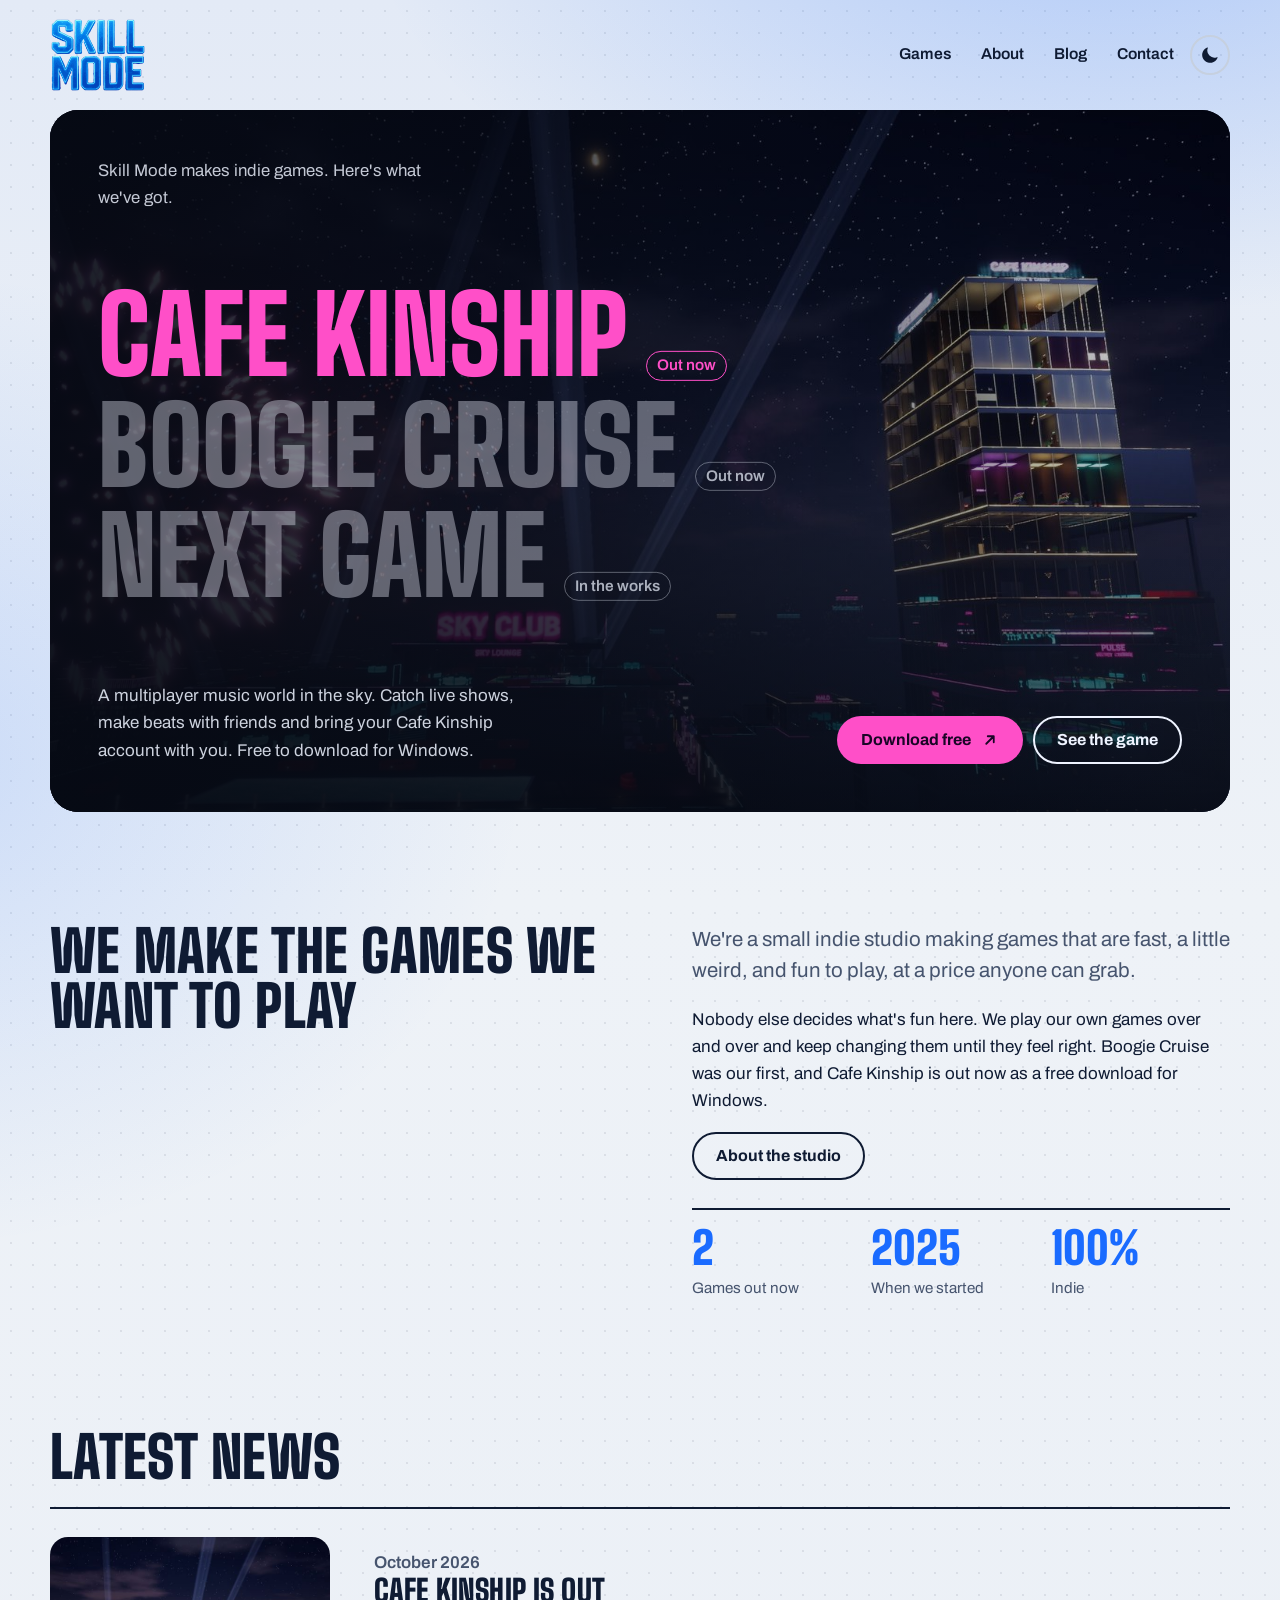
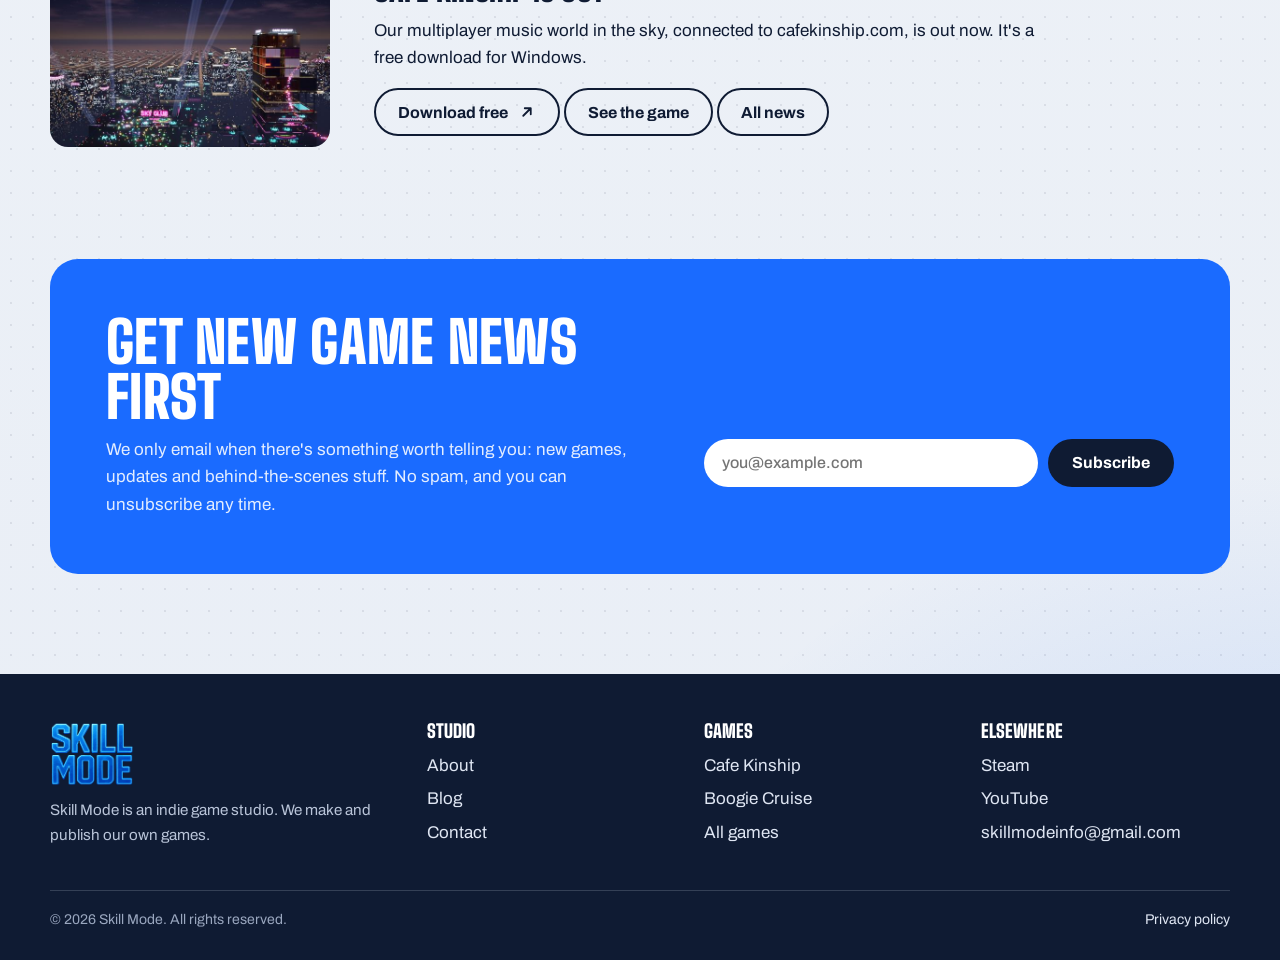
==== commit 2db36c00: "Cafe Kinship is out: free download for Windows Every "coming soon to the Epic Games Store" becomes a" ====
--- a/public/index.html
+++ b/public/index.html
@@ -4,7 +4,7 @@
 <meta charset="utf-8">
 <meta name="viewport" content="width=device-width, initial-scale=1">
 <title>Skill Mode | Independent Game Studio</title>
-<meta name="description" content="Skill Mode is an independent game studio. We develop and publish our own games: Boogie Cruise, out now on Steam, and Cafe Kinship, coming soon to the Epic Games Store.">
+<meta name="description" content="Skill Mode is an independent game studio. We develop and publish our own games: Boogie Cruise, out now on Steam, and Cafe Kinship, a free download for Windows.">
 <meta name="author" content="Skill Mode">
 <meta name="theme-color" content="#1a6bff">
 <meta name="color-scheme" content="light dark">
@@ -14,7 +14,7 @@
 <meta property="og:type" content="website">
 <meta property="og:site_name" content="Skill Mode">
 <meta property="og:title" content="Skill Mode | Independent Game Studio">
-<meta property="og:description" content="Skill Mode is an independent game studio. We develop and publish our own games: Boogie Cruise, out now on Steam, and Cafe Kinship, coming soon to the Epic Games Store.">
+<meta property="og:description" content="Skill Mode is an independent game studio. We develop and publish our own games: Boogie Cruise, out now on Steam, and Cafe Kinship, a free download for Windows.">
 <meta property="og:url" content="https://skill-mode.com/">
 <meta property="og:image" content="https://skill-mode.com/images/web/boogie-bg.jpg">
 <meta name="twitter:card" content="summary_large_image">
@@ -24,7 +24,7 @@
 <link rel="preconnect" href="https://fonts.googleapis.com">
 <link rel="preconnect" href="https://fonts.gstatic.com" crossorigin>
 <link rel="stylesheet" href="https://fonts.googleapis.com/css2?family=Archivo:wght@400;500;600;700&family=Big+Shoulders+Display:wght@700;900&display=swap">
-<link rel="stylesheet" href="css/site.css?v=5">
+<link rel="stylesheet" href="css/site.css?v=6">
 </head>
 <body>
 <a class="skip" href="#main">Skip to content</a>
@@ -60,10 +60,10 @@
       </div>
       <ul class="select-list">
         <li class="select-item is-on" id="g-kinship" data-accent="#ff4fc8" data-accent-ink="#1a0526"
-            data-blurb="A multiplayer music world in the sky. Catch live shows, make beats with friends and bring your Cafe Kinship account with you. Coming soon to the Epic Games Store."
-            data-primary="cafe-kinship.html" data-primary-label="See the game"
-            data-secondary="#signup" data-secondary-label="Get updates">
-          <a href="cafe-kinship.html">Cafe Kinship <span class="tag">Coming soon</span></a>
+            data-blurb="A multiplayer music world in the sky. Catch live shows, make beats with friends and bring your Cafe Kinship account with you. Free to download for Windows."
+            data-primary="https://github.com/Prismultra/cafe-kinship-game/releases/latest" data-primary-label="Download free" data-primary-ext="1"
+            data-secondary="cafe-kinship.html" data-secondary-label="See the game">
+          <a href="cafe-kinship.html">Cafe Kinship <span class="tag">Out now</span></a>
         </li>
         <li class="select-item" id="g-boogie" data-accent="#2bf0a6" data-accent-ink="#06140f"
             data-blurb="A racing mystery with wild tracks, big boss fights and a nightclub to hang out in between races. No guns. Just grooves and gas."
@@ -79,10 +79,10 @@
         </li>
       </ul>
       <div class="select-foot">
-        <p class="select-blurb" aria-live="polite">A multiplayer music world in the sky. Catch live shows, make beats with friends and bring your Cafe Kinship account with you. Coming soon to the Epic Games Store.</p>
+        <p class="select-blurb" aria-live="polite">A multiplayer music world in the sky. Catch live shows, make beats with friends and bring your Cafe Kinship account with you. Free to download for Windows.</p>
         <div class="select-actions">
-          <a class="btn btn-accent select-primary" href="cafe-kinship.html"><span>See the game</span><span class="ext" hidden><svg viewBox="0 0 24 24" fill="none" stroke="currentColor" stroke-width="2.4" stroke-linecap="round" stroke-linejoin="round" aria-hidden="true"><path d="M7 17 17 7M9 7h8v8"/></svg></span></a>
-          <a class="btn btn-line select-secondary" href="#signup">Get updates</a>
+          <a class="btn btn-accent select-primary" href="https://github.com/Prismultra/cafe-kinship-game/releases/latest" rel="noopener"><span>Download free</span><span class="ext"><svg viewBox="0 0 24 24" fill="none" stroke="currentColor" stroke-width="2.4" stroke-linecap="round" stroke-linejoin="round" aria-hidden="true"><path d="M7 17 17 7M9 7h8v8"/></svg></span></a>
+          <a class="btn btn-line select-secondary" href="cafe-kinship.html">See the game</a>
         </div>
       </div>
     </section>
@@ -93,10 +93,10 @@
       <h2 id="studio-title">We make the games we want to play</h2>
       <div>
         <p class="lede">We're a small indie studio making games that are fast, a little weird, and fun to play, at a price anyone can grab.</p>
-        <p>Nobody else decides what's fun here. We play our own games over and over and keep changing them until they feel right. Boogie Cruise was our first, and Cafe Kinship is coming soon to the Epic Games Store.</p>
+        <p>Nobody else decides what's fun here. We play our own games over and over and keep changing them until they feel right. Boogie Cruise was our first, and Cafe Kinship is out now as a free download for Windows.</p>
         <a class="btn btn-line" href="about.html">About the studio</a>
         <dl class="facts">
-          <div><dt>1</dt><dd>Game out now</dd></div>
+          <div><dt>2</dt><dd>Games out now</dd></div>
           <div><dt>2025</dt><dd>When we started</dd></div>
           <div><dt>100%</dt><dd>Indie</dd></div>
         </dl>
@@ -110,9 +110,10 @@
       <article class="news">
         <img src="images/web/ck-skyline-small.jpg" alt="The Cafe Kinship tower above a city at night, with searchlights" width="800" height="450" loading="lazy">
         <div>
-          <time datetime="2026">2026</time>
-          <h3>Announcing Cafe Kinship</h3>
-          <p>Our next game is a multiplayer music world in the sky, connected to cafekinship.com. It's coming soon to the Epic Games Store.</p>
+          <time datetime="2026-10">October 2026</time>
+          <h3>Cafe Kinship is out</h3>
+          <p>Our multiplayer music world in the sky, connected to cafekinship.com, is out now. It's a free download for Windows.</p>
+          <a class="btn btn-line" href="https://github.com/Prismultra/cafe-kinship-game/releases/latest" rel="noopener">Download free<svg viewBox="0 0 24 24" fill="none" stroke="currentColor" stroke-width="2.4" stroke-linecap="round" stroke-linejoin="round" aria-hidden="true"><path d="M7 17 17 7M9 7h8v8"/></svg></a>
           <a class="btn btn-line" href="cafe-kinship.html">See the game</a>
           <a class="btn btn-line" href="blog.html">All news</a>
         </div>
--- a/public/css/site.css
+++ b/public/css/site.css
@@ -377,7 +377,7 @@
 .ck-tagline { font: 600 clamp(1.15rem, 2vw, 1.5rem)/1.3 var(--body); color: var(--k-text) !important; margin-bottom: 10px; }
 .ck-hero p.ck-intro { font-size: clamp(1.02rem, 1.5vw, 1.18rem); color: var(--k-text); max-width: 52ch; }
 .ck-actions { display: flex; flex-wrap: wrap; gap: 10px; margin-top: 12px; align-items: center; }
-.ck-soon { display: inline-flex; align-items: center; min-height: 48px; padding: 0 20px; border-radius: 999px; border: 2px dashed rgba(255, 184, 74, 0.7); color: var(--k-gold); font-weight: 700; }
+.ck-hero p.ck-note { margin-top: 14px; max-width: 60ch; font-size: 0.92rem; line-height: 1.5; color: var(--k-soft); }
 
 /* the three stages, laid out like a festival lineup poster */
 .lineup { display: grid; grid-template-columns: repeat(3, 1fr); gap: clamp(12px, 2vw, 22px); }
